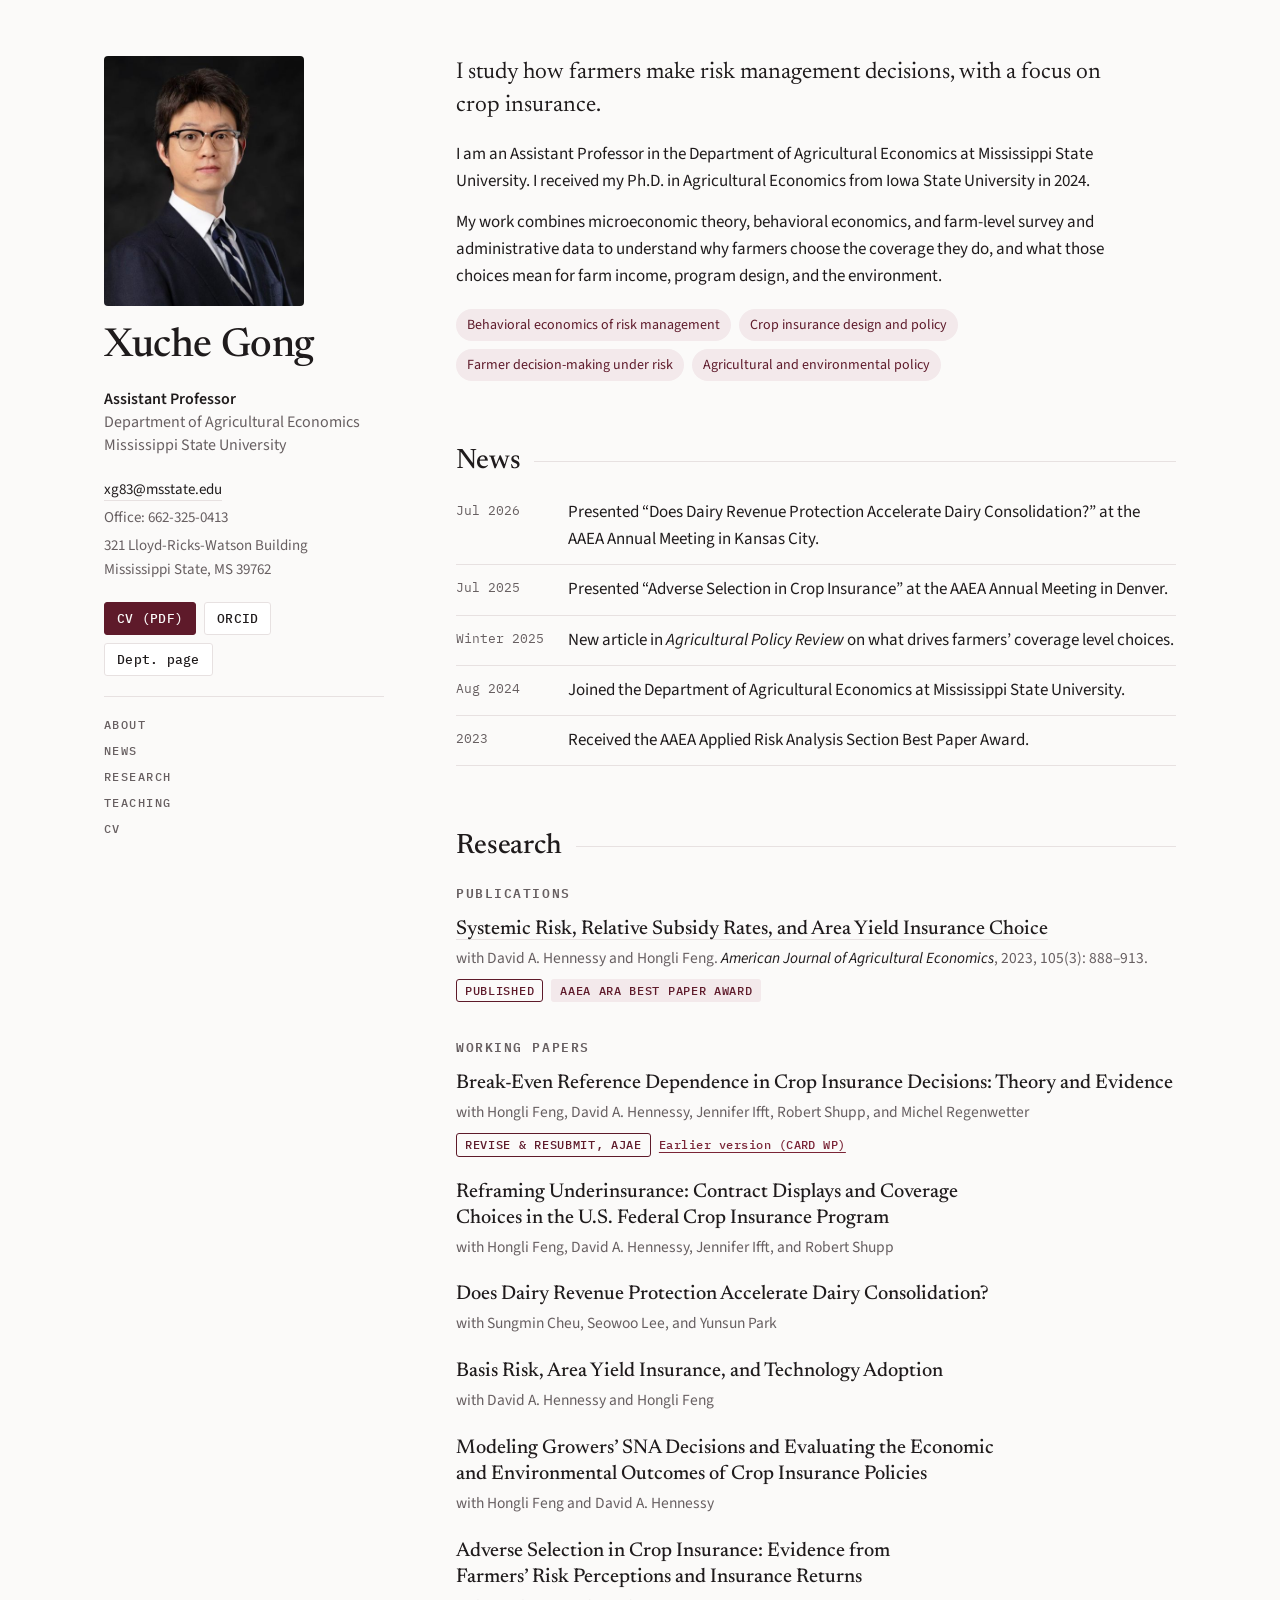
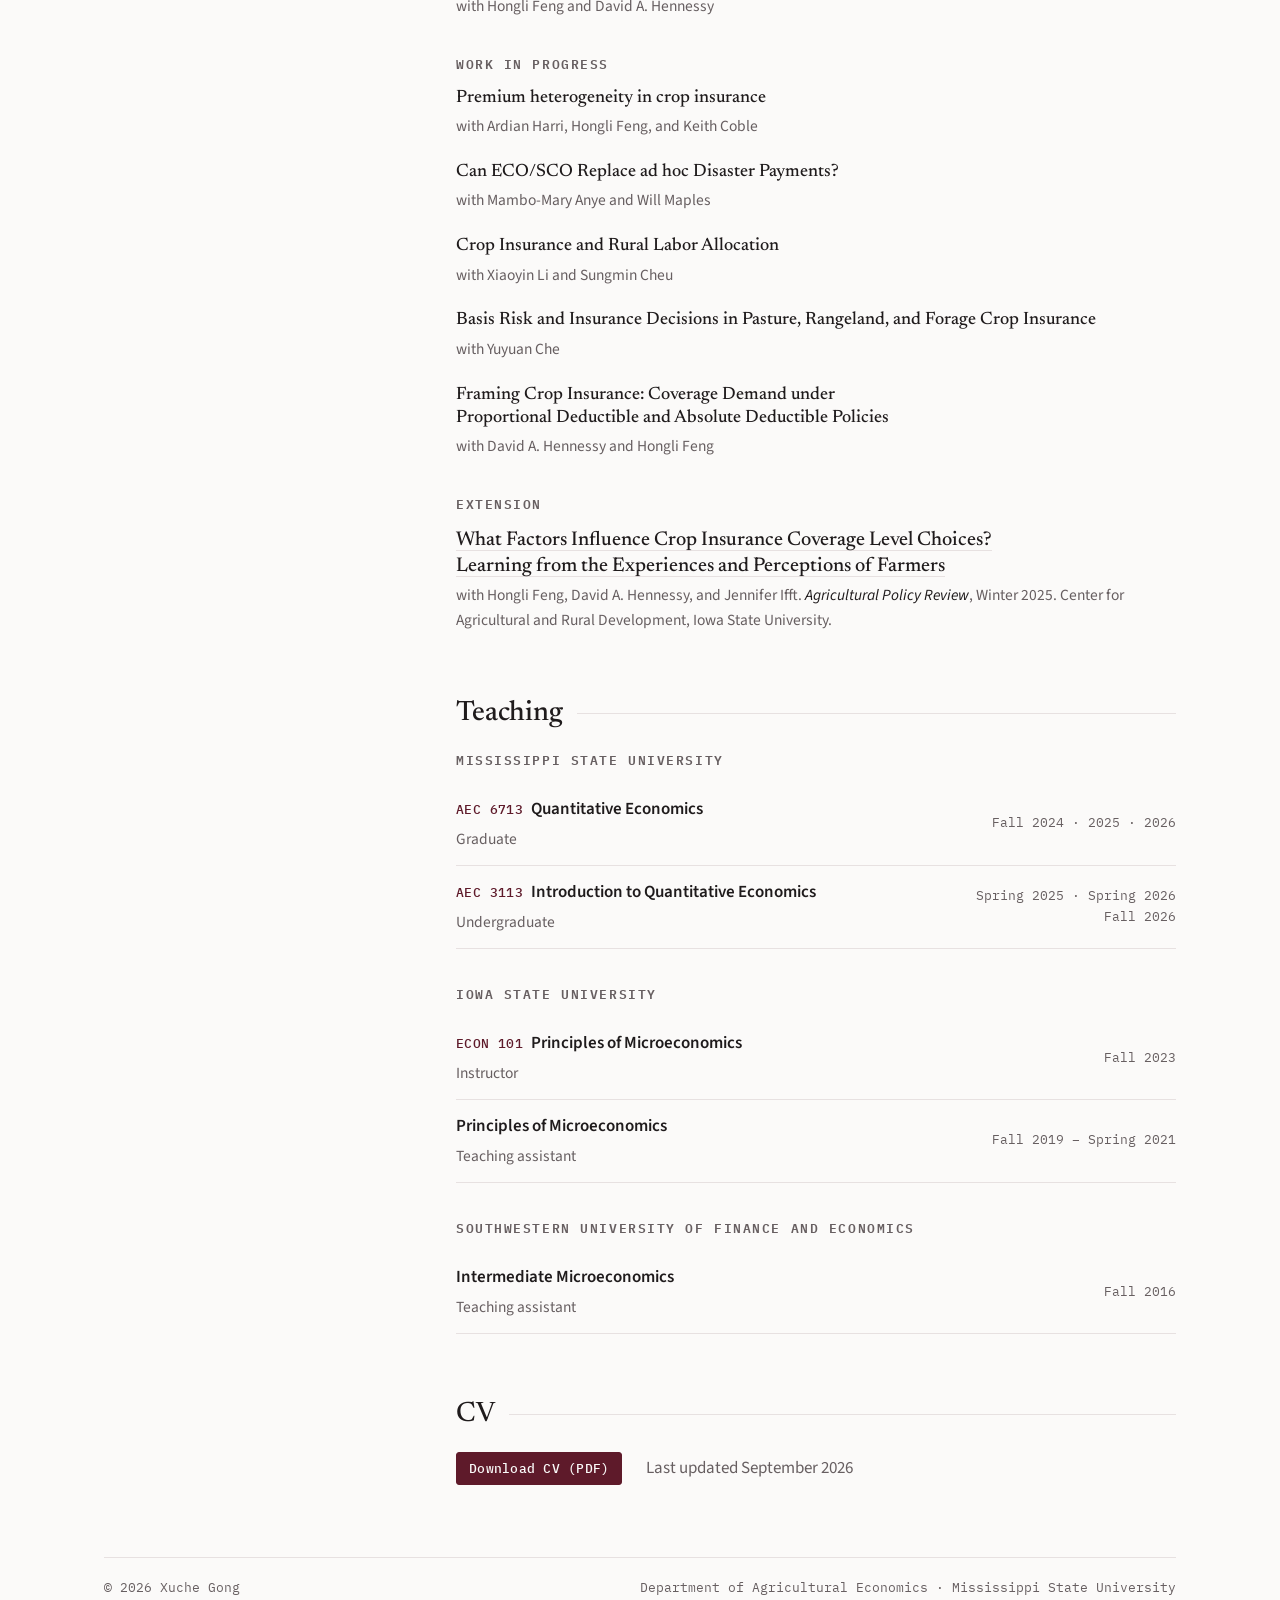
==== index.html @ cc825eb5 "Launch academic website" ====
<!DOCTYPE html>
<html lang="en">
<head>
<meta charset="utf-8">
<meta name="viewport" content="width=device-width, initial-scale=1, viewport-fit=cover">
<title>Xuche Gong</title>
<meta name="description" content="Xuche Gong, Assistant Professor of Agricultural Economics at Mississippi State University. Research on crop insurance, farmer decision-making under risk, and behavioral economics.">
<link rel="preconnect" href="https://fonts.googleapis.com">
<link rel="preconnect" href="https://fonts.gstatic.com" crossorigin>
<link rel="stylesheet" href="https://fonts.googleapis.com/css2?family=Newsreader:opsz,wght@6..72,400;6..72,500;6..72,600&family=Source+Sans+3:ital,wght@0,400;0,600;1,400&family=IBM+Plex+Mono:wght@400;500&display=swap">
<style>
:root{
  --ground:#FBFAF9;
  --surface:#FFFFFF;
  --ink:#1F1B1C;
  --muted:#675F61;
  --rule:#E7E1E1;
  --accent:#5E1A2A;
  --accent-soft:#F3E9EB;
  --link:#7A2436;
  --serif:"Newsreader", Georgia, "Times New Roman", serif;
  --sans:"Source Sans 3", "Segoe UI", system-ui, -apple-system, sans-serif;
  --mono:"IBM Plex Mono", ui-monospace, "SFMono-Regular", Menlo, Consolas, monospace;
}
@media (prefers-color-scheme: dark){
  :root:not([data-theme="light"]){
    --ground:#161314; --surface:#1E1A1B; --ink:#ECE6E7; --muted:#A99FA1;
    --rule:#342D2F; --accent:#D9909E; --accent-soft:#3A2228; --link:#E3A3AF;
    color-scheme:dark;
  }
}
:root[data-theme="dark"]{
  --ground:#161314; --surface:#1E1A1B; --ink:#ECE6E7; --muted:#A99FA1;
  --rule:#342D2F; --accent:#D9909E; --accent-soft:#3A2228; --link:#E3A3AF;
  color-scheme:dark;
}
*{box-sizing:border-box}
html{scroll-behavior:smooth}
@media (prefers-reduced-motion: reduce){html{scroll-behavior:auto}}
body{
  margin:0; background:var(--ground); color:var(--ink);
  font:400 17px/1.6 var(--sans);
  -webkit-font-smoothing:antialiased;
}
a{color:var(--link); text-decoration-thickness:1px; text-underline-offset:3px}
a:hover{color:var(--accent)}
a:focus-visible{outline:2px solid var(--accent); outline-offset:2px; border-radius:2px}
img{max-width:100%; display:block}

.wrap{
  max-width:1120px; margin:0 auto;
  padding-inline:24px; padding-block:56px 40px;
  display:grid; grid-template-columns:280px minmax(0,1fr); gap:72px;
}

/* profile column */
.profile{position:sticky; top:calc(env(safe-area-inset-top,0px) + 40px); align-self:start;
  display:flex; flex-direction:column; gap:20px}
.portrait{width:200px; height:auto; aspect-ratio:4/5; object-fit:cover; border-radius:4px;
  background:var(--rule)}
.name{font:500 40px/1.05 var(--serif); letter-spacing:-.01em; margin:0}
.role{margin:0; color:var(--muted); font-size:16px; line-height:1.45}
.role strong{color:var(--ink); font-weight:600; display:block}
.contact{display:flex; flex-direction:column; gap:4px; font-size:15px; margin:0; padding:0; list-style:none}
.contact li{color:var(--muted)}
.contact a{color:var(--ink); text-decoration:none; border-bottom:1px solid var(--rule)}
.contact a:hover{border-color:var(--accent); color:var(--accent)}
.links{display:flex; flex-wrap:wrap; gap:8px}
.btn{display:inline-block; font:500 13px/1 var(--mono); letter-spacing:.02em;
  padding:9px 12px; border:1px solid var(--rule); border-radius:3px;
  color:var(--ink); text-decoration:none; background:var(--surface)}
.btn:hover{border-color:var(--accent); color:var(--accent)}
.btn.primary{background:var(--accent); border-color:var(--accent); color:var(--ground)}
.btn.primary:hover{color:var(--ground); opacity:.9}
.nav{display:flex; flex-direction:column; gap:2px; border-top:1px solid var(--rule); padding-top:16px}
.nav a{font:500 12px/2 var(--mono); letter-spacing:.12em; text-transform:uppercase;
  color:var(--muted); text-decoration:none}
.nav a:hover{color:var(--accent)}

/* main column */
main{display:flex; flex-direction:column; gap:64px; min-width:0}
section{scroll-margin-top:32px}
h2{font:500 28px/1.2 var(--serif); margin:0 0 20px; letter-spacing:-.005em;
  display:flex; align-items:baseline; gap:14px}
h2::after{content:""; flex:1; height:1px; background:var(--rule); transform:translateY(-6px)}
h3{font:600 13px/1.4 var(--mono); letter-spacing:.12em; text-transform:uppercase;
  color:var(--muted); margin:36px 0 14px}
h3:first-of-type{margin-top:8px}
.lede{font:400 23px/1.45 var(--serif); margin:0 0 18px; max-width:34em; text-wrap:pretty}
p{margin:0 0 14px; max-width:40em}
.interests{display:flex; flex-wrap:wrap; gap:8px; padding:0; margin:18px 0 0; list-style:none}
.interests li{font-size:14px; padding:5px 11px; border-radius:999px;
  background:var(--accent-soft); color:var(--accent)}

/* news */
.news{list-style:none; margin:0; padding:0; display:flex; flex-direction:column}
.news li{display:grid; grid-template-columns:96px 1fr; gap:16px; padding:11px 0;
  border-bottom:1px solid var(--rule)}
.news li:first-child{padding-top:0}
.news time{font:400 13px/1.9 var(--mono); color:var(--muted); font-variant-numeric:tabular-nums}

/* papers */
.papers{list-style:none; margin:0; padding:0; display:flex; flex-direction:column; gap:22px}
.paper .title{font:500 20px/1.3 var(--serif); margin:0 0 4px; text-wrap:balance}
.paper .title a{color:var(--ink); text-decoration:none; border-bottom:1px solid var(--rule)}
.paper .title a:hover{color:var(--accent); border-color:var(--accent)}
.paper .meta{margin:0; color:var(--muted); font-size:15.5px; max-width:none}
.paper .meta em{color:var(--ink)}
.tags{display:flex; flex-wrap:wrap; gap:8px; margin-top:8px; align-items:center}
.tag{font:500 11.5px/1 var(--mono); letter-spacing:.06em; text-transform:uppercase;
  padding:5px 8px; border-radius:3px; border:1px solid var(--rule); color:var(--muted)}
.tag.status{border-color:var(--accent); color:var(--accent)}
.tag.award{background:var(--accent-soft); border-color:transparent; color:var(--accent)}
.tags a{font:500 12px/1 var(--mono); letter-spacing:.04em}
.wip .paper .title{font-size:18px}

/* teaching */
.courses{list-style:none; margin:0; padding:0}
.courses li{display:grid; grid-template-columns:minmax(0,1fr) auto; gap:4px 24px;
  padding:13px 0; border-bottom:1px solid var(--rule)}
.courses .course{font-weight:600}
.courses .code{font:500 13px/1 var(--mono); color:var(--accent); margin-right:8px; letter-spacing:.03em}
.courses .where{grid-column:1; color:var(--muted); font-size:15.5px}
.courses .terms{grid-column:2; grid-row:1 / span 2; align-self:center; text-align:right;
  font:400 13px/1.6 var(--mono); color:var(--muted); font-variant-numeric:tabular-nums}

.cv-row{display:flex; flex-wrap:wrap; gap:16px 24px; align-items:center}
.cv-row p{margin:0; color:var(--muted)}

footer{grid-column:1 / -1; border-top:1px solid var(--rule); padding-top:20px;
  font:400 13px/1.6 var(--mono); color:var(--muted); display:flex; flex-wrap:wrap; gap:8px 24px;
  justify-content:space-between}

@media (max-width: 860px){
  .wrap{grid-template-columns:1fr; gap:48px; padding-block:32px 32px; padding-inline:20px}
  .profile{position:static; display:grid; grid-template-columns:120px 1fr; gap:16px 20px; align-items:start}
  .portrait{width:120px; grid-row:span 2}
  .name{font-size:32px}
  .contact,.links,.nav{grid-column:1 / -1}
  .nav{flex-direction:row; flex-wrap:wrap; gap:4px 18px}
  .lede{font-size:20px}
}
@media (max-width: 480px){
  .news li{grid-template-columns:1fr; gap:0}
  .courses li{grid-template-columns:1fr}
  .courses .terms{grid-column:1; grid-row:auto; text-align:left}
}
</style>
</head>
<body>
<div class="wrap">

  <aside class="profile">
    <img class="portrait" src="photo.jpg" alt="Portrait of Xuche Gong" width="440" height="550">
    <div>
      <h1 class="name">Xuche Gong</h1>
    </div>
    <p class="role"><strong>Assistant Professor</strong>Department of Agricultural Economics<br>Mississippi State University</p>
    <ul class="contact">
      <li><a href="mailto:xg83@msstate.edu">xg83@msstate.edu</a></li>
      <li>Office: 662-325-0413</li>
      <li>321 Lloyd-Ricks-Watson Building<br>Mississippi State, MS 39762</li>
    </ul>
    <div class="links">
      <a class="btn primary" href="XUCHE_GONG_CV_2026-09-23.pdf">CV (PDF)</a>
      <a class="btn" href="https://orcid.org/0009-0001-7156-3623">ORCID</a>
      <a class="btn" href="https://www.agecon.msstate.edu/people/xg83">Dept. page</a>
    </div>
    <nav class="nav" aria-label="Sections">
      <a href="#about">About</a>
      <a href="#news">News</a>
      <a href="#research">Research</a>
      <a href="#teaching">Teaching</a>
      <a href="#cv">CV</a>
    </nav>
  </aside>

  <main>
    <section id="about">
      <p class="lede">I study how farmers make risk management decisions, with a focus on crop insurance.</p>
      <p>I am an Assistant Professor in the Department of Agricultural Economics at Mississippi State University. I received my Ph.D. in Agricultural Economics from Iowa State University in 2024.</p>
      <p>My work combines microeconomic theory, behavioral economics, and farm-level survey and administrative data to understand why farmers choose the coverage they do, and what those choices mean for farm income, program design, and the environment.</p>
      <ul class="interests" aria-label="Research interests">
        <li>Behavioral economics of risk management</li>
        <li>Crop insurance design and policy</li>
        <li>Farmer decision-making under risk</li>
        <li>Agricultural and environmental policy</li>
      </ul>
    </section>

    <section id="news">
      <h2>News</h2>
      <ul class="news">
        <li><time datetime="2026-07">Jul 2026</time><span>Presented &ldquo;Does Dairy Revenue Protection Accelerate Dairy Consolidation?&rdquo; at the AAEA Annual Meeting in Kansas City.</span></li>
        <li><time datetime="2025-07">Jul 2025</time><span>Presented &ldquo;Adverse Selection in Crop Insurance&rdquo; at the AAEA Annual Meeting in Denver.</span></li>
        <li><time datetime="2025">Winter 2025</time><span>New article in <em>Agricultural Policy Review</em> on what drives farmers&rsquo; coverage level choices.</span></li>
        <li><time datetime="2024-08">Aug 2024</time><span>Joined the Department of Agricultural Economics at Mississippi State University.</span></li>
        <li><time datetime="2023">2023</time><span>Received the AAEA Applied Risk Analysis Section Best Paper Award.</span></li>
      </ul>
    </section>

    <section id="research">
      <h2>Research</h2>

      <h3>Publications</h3>
      <ol class="papers">
        <li class="paper">
          <p class="title"><a href="https://doi.org/10.1111/ajae.12342">Systemic Risk, Relative Subsidy Rates, and Area Yield Insurance Choice</a></p>
          <p class="meta">with David A. Hennessy and Hongli Feng. <em>American Journal of Agricultural Economics</em>, 2023, 105(3): 888&ndash;913.</p>
          <div class="tags"><span class="tag status">Published</span><span class="tag award">AAEA ARA Best Paper Award</span></div>
        </li>
      </ol>

      <h3>Working papers</h3>
      <ol class="papers">
        <li class="paper">
          <p class="title">Break-Even Reference Dependence in Crop Insurance Decisions: Theory and Evidence</p>
          <p class="meta">with Hongli Feng, David A. Hennessy, Jennifer Ifft, Robert Shupp, and Michel Regenwetter</p>
          <div class="tags"><span class="tag status">Revise &amp; resubmit, AJAE</span><a href="http://www.card.iastate.edu/products/publications/pdf/25wp670.pdf">Earlier version (CARD WP)</a></div>
        </li>
        <li class="paper">
          <p class="title">Reframing Underinsurance: Contract Displays and Coverage Choices in the U.S. Federal Crop Insurance Program</p>
          <p class="meta">with Hongli Feng, David A. Hennessy, Jennifer Ifft, and Robert Shupp</p>
        </li>
        <li class="paper">
          <p class="title">Does Dairy Revenue Protection Accelerate Dairy Consolidation?</p>
          <p class="meta">with Sungmin Cheu, Seowoo Lee, and Yunsun Park</p>
        </li>
        <li class="paper">
          <p class="title">Basis Risk, Area Yield Insurance, and Technology Adoption</p>
          <p class="meta">with David A. Hennessy and Hongli Feng</p>
        </li>
        <li class="paper">
          <p class="title">Modeling Growers&rsquo; SNA Decisions and Evaluating the Economic and Environmental Outcomes of Crop Insurance Policies</p>
          <p class="meta">with Hongli Feng and David A. Hennessy</p>
        </li>
        <li class="paper">
          <p class="title">Adverse Selection in Crop Insurance: Evidence from Farmers&rsquo; Risk Perceptions and Insurance Returns</p>
          <p class="meta">with Hongli Feng and David A. Hennessy</p>
        </li>
      </ol>

      <h3>Work in progress</h3>
      <ol class="papers wip">
        <li class="paper"><p class="title">Premium heterogeneity in crop insurance</p><p class="meta">with Ardian Harri, Hongli Feng, and Keith Coble</p></li>
        <li class="paper"><p class="title">Can ECO/SCO Replace ad hoc Disaster Payments?</p><p class="meta">with Mambo-Mary Anye and Will Maples</p></li>
        <li class="paper"><p class="title">Crop Insurance and Rural Labor Allocation</p><p class="meta">with Xiaoyin Li and Sungmin Cheu</p></li>
        <li class="paper"><p class="title">Basis Risk and Insurance Decisions in Pasture, Rangeland, and Forage Crop Insurance</p><p class="meta">with Yuyuan Che</p></li>
        <li class="paper"><p class="title">Framing Crop Insurance: Coverage Demand under Proportional Deductible and Absolute Deductible Policies</p><p class="meta">with David A. Hennessy and Hongli Feng</p></li>
      </ol>

      <h3>Extension</h3>
      <ol class="papers">
        <li class="paper">
          <p class="title"><a href="https://agpolicyreview.card.iastate.edu/what-factors-influence-crop-insurance-coverage-level-choices-learning-experiences-and-perceptions">What Factors Influence Crop Insurance Coverage Level Choices? Learning from the Experiences and Perceptions of Farmers</a></p>
          <p class="meta">with Hongli Feng, David A. Hennessy, and Jennifer Ifft. <em>Agricultural Policy Review</em>, Winter 2025. Center for Agricultural and Rural Development, Iowa State University.</p>
        </li>
      </ol>
    </section>

    <section id="teaching">
      <h2>Teaching</h2>
      <h3>Mississippi State University</h3>
      <ul class="courses">
        <li><span class="course"><span class="code">AEC 6713</span>Quantitative Economics</span><span class="where">Graduate</span><span class="terms">Fall 2024 &middot; 2025 &middot; 2026</span></li>
        <li><span class="course"><span class="code">AEC 3113</span>Introduction to Quantitative Economics</span><span class="where">Undergraduate</span><span class="terms">Spring 2025 &middot; Spring 2026<br>Fall 2026</span></li>
      </ul>
      <h3>Iowa State University</h3>
      <ul class="courses">
        <li><span class="course"><span class="code">ECON 101</span>Principles of Microeconomics</span><span class="where">Instructor</span><span class="terms">Fall 2023</span></li>
        <li><span class="course">Principles of Microeconomics</span><span class="where">Teaching assistant</span><span class="terms">Fall 2019 &ndash; Spring 2021</span></li>
      </ul>
      <h3>Southwestern University of Finance and Economics</h3>
      <ul class="courses">
        <li><span class="course">Intermediate Microeconomics</span><span class="where">Teaching assistant</span><span class="terms">Fall 2016</span></li>
      </ul>
    </section>

    <section id="cv">
      <h2>CV</h2>
      <div class="cv-row">
        <a class="btn primary" href="XUCHE_GONG_CV_2026-09-23.pdf">Download CV (PDF)</a>
        <p>Last updated September 2026</p>
      </div>
    </section>
  </main>

  <footer>
    <span>&copy; 2026 Xuche Gong</span>
    <span>Department of Agricultural Economics &middot; Mississippi State University</span>
  </footer>
</div>
</body>
</html>
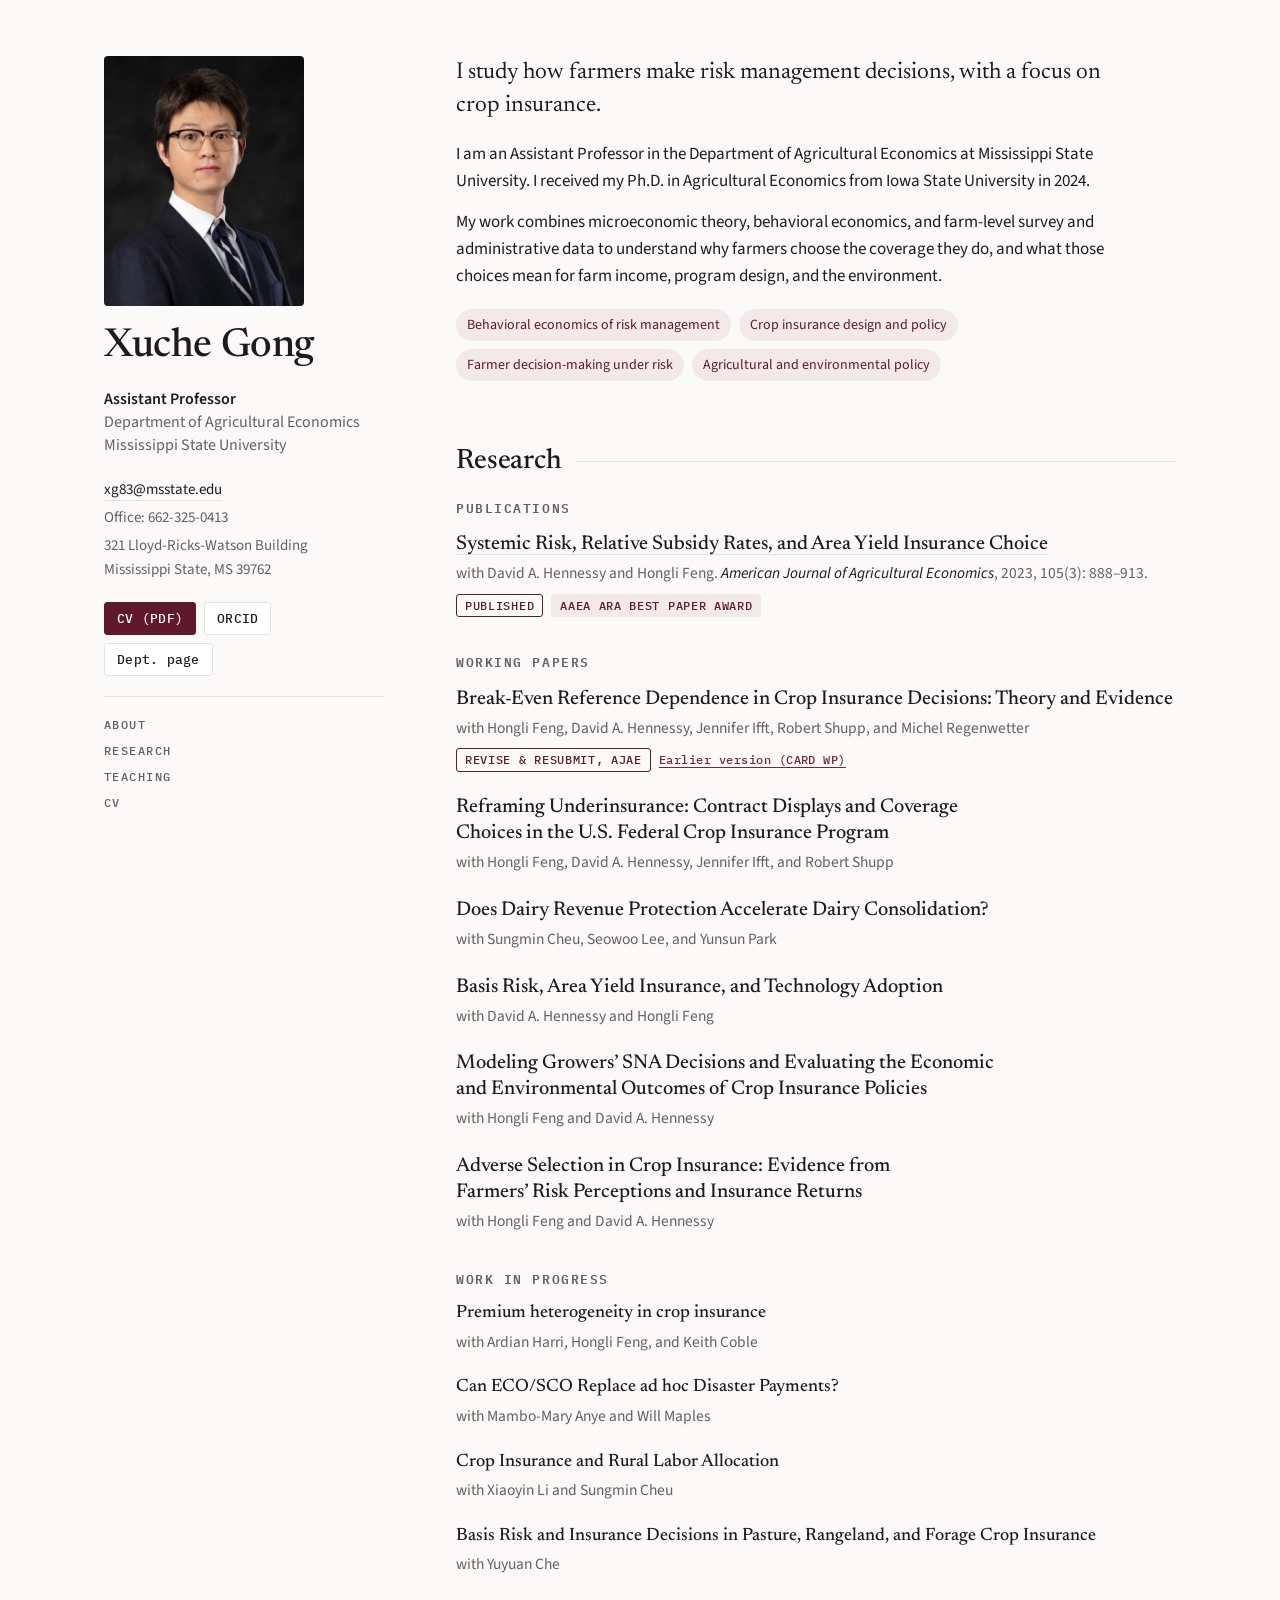
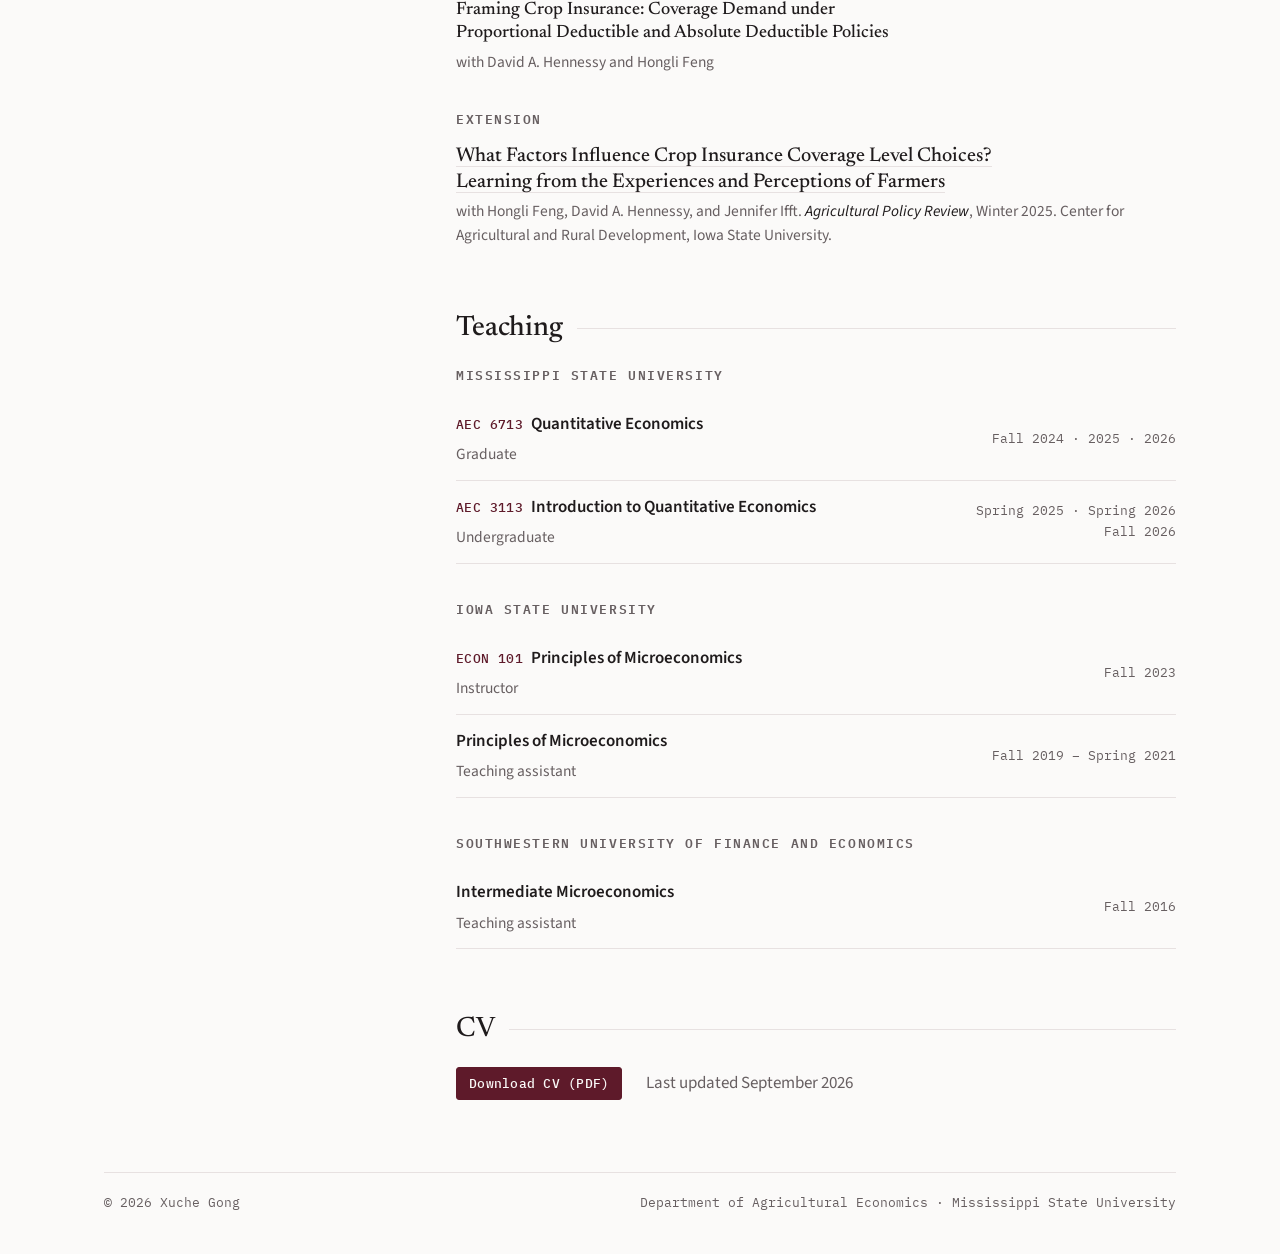
==== commit a1af2878: "Remove News section" ====
--- a/index.html
+++ b/index.html
@@ -168,7 +168,6 @@
     </div>
     <nav class="nav" aria-label="Sections">
       <a href="#about">About</a>
-      <a href="#news">News</a>
       <a href="#research">Research</a>
       <a href="#teaching">Teaching</a>
       <a href="#cv">CV</a>
@@ -188,16 +187,6 @@
       </ul>
     </section>
 
-    <section id="news">
-      <h2>News</h2>
-      <ul class="news">
-        <li><time datetime="2026-07">Jul 2026</time><span>Presented &ldquo;Does Dairy Revenue Protection Accelerate Dairy Consolidation?&rdquo; at the AAEA Annual Meeting in Kansas City.</span></li>
-        <li><time datetime="2025-07">Jul 2025</time><span>Presented &ldquo;Adverse Selection in Crop Insurance&rdquo; at the AAEA Annual Meeting in Denver.</span></li>
-        <li><time datetime="2025">Winter 2025</time><span>New article in <em>Agricultural Policy Review</em> on what drives farmers&rsquo; coverage level choices.</span></li>
-        <li><time datetime="2024-08">Aug 2024</time><span>Joined the Department of Agricultural Economics at Mississippi State University.</span></li>
-        <li><time datetime="2023">2023</time><span>Received the AAEA Applied Risk Analysis Section Best Paper Award.</span></li>
-      </ul>
-    </section>
 
     <section id="research">
       <h2>Research</h2>
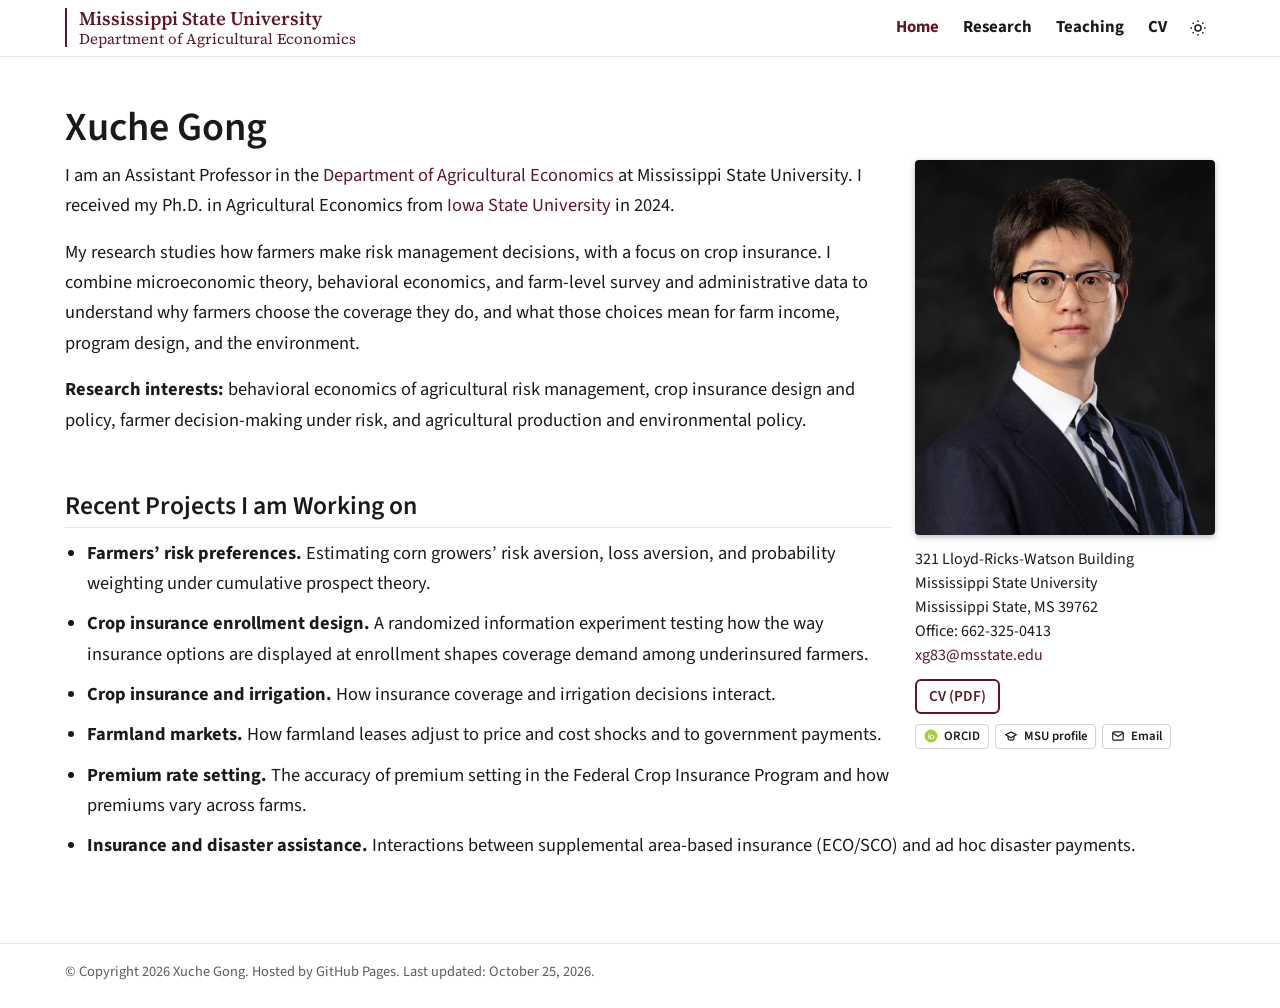
==== commit 2342f610: "Redesign site: multi-page layout with Research, Teaching, CV pages" ====
--- a/index.html
+++ b/index.html
@@ -5,279 +5,64 @@
 <meta name="viewport" content="width=device-width, initial-scale=1, viewport-fit=cover">
 <title>Xuche Gong</title>
 <meta name="description" content="Xuche Gong, Assistant Professor of Agricultural Economics at Mississippi State University. Research on crop insurance, farmer decision-making under risk, and behavioral economics.">
+<link rel="canonical" href="https://xuchegong.github.io/">
 <link rel="preconnect" href="https://fonts.googleapis.com">
 <link rel="preconnect" href="https://fonts.gstatic.com" crossorigin>
-<link rel="stylesheet" href="https://fonts.googleapis.com/css2?family=Newsreader:opsz,wght@6..72,400;6..72,500;6..72,600&family=Source+Sans+3:ital,wght@0,400;0,600;1,400&family=IBM+Plex+Mono:wght@400;500&display=swap">
-<style>
-:root{
-  --ground:#FBFAF9;
-  --surface:#FFFFFF;
-  --ink:#1F1B1C;
-  --muted:#675F61;
-  --rule:#E7E1E1;
-  --accent:#5E1A2A;
-  --accent-soft:#F3E9EB;
-  --link:#7A2436;
-  --serif:"Newsreader", Georgia, "Times New Roman", serif;
-  --sans:"Source Sans 3", "Segoe UI", system-ui, -apple-system, sans-serif;
-  --mono:"IBM Plex Mono", ui-monospace, "SFMono-Regular", Menlo, Consolas, monospace;
-}
-@media (prefers-color-scheme: dark){
-  :root:not([data-theme="light"]){
-    --ground:#161314; --surface:#1E1A1B; --ink:#ECE6E7; --muted:#A99FA1;
-    --rule:#342D2F; --accent:#D9909E; --accent-soft:#3A2228; --link:#E3A3AF;
-    color-scheme:dark;
-  }
-}
-:root[data-theme="dark"]{
-  --ground:#161314; --surface:#1E1A1B; --ink:#ECE6E7; --muted:#A99FA1;
-  --rule:#342D2F; --accent:#D9909E; --accent-soft:#3A2228; --link:#E3A3AF;
-  color-scheme:dark;
-}
-*{box-sizing:border-box}
-html{scroll-behavior:smooth}
-@media (prefers-reduced-motion: reduce){html{scroll-behavior:auto}}
-body{
-  margin:0; background:var(--ground); color:var(--ink);
-  font:400 17px/1.6 var(--sans);
-  -webkit-font-smoothing:antialiased;
-}
-a{color:var(--link); text-decoration-thickness:1px; text-underline-offset:3px}
-a:hover{color:var(--accent)}
-a:focus-visible{outline:2px solid var(--accent); outline-offset:2px; border-radius:2px}
-img{max-width:100%; display:block}
-
-.wrap{
-  max-width:1120px; margin:0 auto;
-  padding-inline:24px; padding-block:56px 40px;
-  display:grid; grid-template-columns:280px minmax(0,1fr); gap:72px;
-}
-
-/* profile column */
-.profile{position:sticky; top:calc(env(safe-area-inset-top,0px) + 40px); align-self:start;
-  display:flex; flex-direction:column; gap:20px}
-.portrait{width:200px; height:auto; aspect-ratio:4/5; object-fit:cover; border-radius:4px;
-  background:var(--rule)}
-.name{font:500 40px/1.05 var(--serif); letter-spacing:-.01em; margin:0}
-.role{margin:0; color:var(--muted); font-size:16px; line-height:1.45}
-.role strong{color:var(--ink); font-weight:600; display:block}
-.contact{display:flex; flex-direction:column; gap:4px; font-size:15px; margin:0; padding:0; list-style:none}
-.contact li{color:var(--muted)}
-.contact a{color:var(--ink); text-decoration:none; border-bottom:1px solid var(--rule)}
-.contact a:hover{border-color:var(--accent); color:var(--accent)}
-.links{display:flex; flex-wrap:wrap; gap:8px}
-.btn{display:inline-block; font:500 13px/1 var(--mono); letter-spacing:.02em;
-  padding:9px 12px; border:1px solid var(--rule); border-radius:3px;
-  color:var(--ink); text-decoration:none; background:var(--surface)}
-.btn:hover{border-color:var(--accent); color:var(--accent)}
-.btn.primary{background:var(--accent); border-color:var(--accent); color:var(--ground)}
-.btn.primary:hover{color:var(--ground); opacity:.9}
-.nav{display:flex; flex-direction:column; gap:2px; border-top:1px solid var(--rule); padding-top:16px}
-.nav a{font:500 12px/2 var(--mono); letter-spacing:.12em; text-transform:uppercase;
-  color:var(--muted); text-decoration:none}
-.nav a:hover{color:var(--accent)}
-
-/* main column */
-main{display:flex; flex-direction:column; gap:64px; min-width:0}
-section{scroll-margin-top:32px}
-h2{font:500 28px/1.2 var(--serif); margin:0 0 20px; letter-spacing:-.005em;
-  display:flex; align-items:baseline; gap:14px}
-h2::after{content:""; flex:1; height:1px; background:var(--rule); transform:translateY(-6px)}
-h3{font:600 13px/1.4 var(--mono); letter-spacing:.12em; text-transform:uppercase;
-  color:var(--muted); margin:36px 0 14px}
-h3:first-of-type{margin-top:8px}
-.lede{font:400 23px/1.45 var(--serif); margin:0 0 18px; max-width:34em; text-wrap:pretty}
-p{margin:0 0 14px; max-width:40em}
-.interests{display:flex; flex-wrap:wrap; gap:8px; padding:0; margin:18px 0 0; list-style:none}
-.interests li{font-size:14px; padding:5px 11px; border-radius:999px;
-  background:var(--accent-soft); color:var(--accent)}
-
-/* news */
-.news{list-style:none; margin:0; padding:0; display:flex; flex-direction:column}
-.news li{display:grid; grid-template-columns:96px 1fr; gap:16px; padding:11px 0;
-  border-bottom:1px solid var(--rule)}
-.news li:first-child{padding-top:0}
-.news time{font:400 13px/1.9 var(--mono); color:var(--muted); font-variant-numeric:tabular-nums}
-
-/* papers */
-.papers{list-style:none; margin:0; padding:0; display:flex; flex-direction:column; gap:22px}
-.paper .title{font:500 20px/1.3 var(--serif); margin:0 0 4px; text-wrap:balance}
-.paper .title a{color:var(--ink); text-decoration:none; border-bottom:1px solid var(--rule)}
-.paper .title a:hover{color:var(--accent); border-color:var(--accent)}
-.paper .meta{margin:0; color:var(--muted); font-size:15.5px; max-width:none}
-.paper .meta em{color:var(--ink)}
-.tags{display:flex; flex-wrap:wrap; gap:8px; margin-top:8px; align-items:center}
-.tag{font:500 11.5px/1 var(--mono); letter-spacing:.06em; text-transform:uppercase;
-  padding:5px 8px; border-radius:3px; border:1px solid var(--rule); color:var(--muted)}
-.tag.status{border-color:var(--accent); color:var(--accent)}
-.tag.award{background:var(--accent-soft); border-color:transparent; color:var(--accent)}
-.tags a{font:500 12px/1 var(--mono); letter-spacing:.04em}
-.wip .paper .title{font-size:18px}
-
-/* teaching */
-.courses{list-style:none; margin:0; padding:0}
-.courses li{display:grid; grid-template-columns:minmax(0,1fr) auto; gap:4px 24px;
-  padding:13px 0; border-bottom:1px solid var(--rule)}
-.courses .course{font-weight:600}
-.courses .code{font:500 13px/1 var(--mono); color:var(--accent); margin-right:8px; letter-spacing:.03em}
-.courses .where{grid-column:1; color:var(--muted); font-size:15.5px}
-.courses .terms{grid-column:2; grid-row:1 / span 2; align-self:center; text-align:right;
-  font:400 13px/1.6 var(--mono); color:var(--muted); font-variant-numeric:tabular-nums}
-
-.cv-row{display:flex; flex-wrap:wrap; gap:16px 24px; align-items:center}
-.cv-row p{margin:0; color:var(--muted)}
-
-footer{grid-column:1 / -1; border-top:1px solid var(--rule); padding-top:20px;
-  font:400 13px/1.6 var(--mono); color:var(--muted); display:flex; flex-wrap:wrap; gap:8px 24px;
-  justify-content:space-between}
-
-@media (max-width: 860px){
-  .wrap{grid-template-columns:1fr; gap:48px; padding-block:32px 32px; padding-inline:20px}
-  .profile{position:static; display:grid; grid-template-columns:120px 1fr; gap:16px 20px; align-items:start}
-  .portrait{width:120px; grid-row:span 2}
-  .name{font-size:32px}
-  .contact,.links,.nav{grid-column:1 / -1}
-  .nav{flex-direction:row; flex-wrap:wrap; gap:4px 18px}
-  .lede{font-size:20px}
-}
-@media (max-width: 480px){
-  .news li{grid-template-columns:1fr; gap:0}
-  .courses li{grid-template-columns:1fr}
-  .courses .terms{grid-column:1; grid-row:auto; text-align:left}
-}
-</style>
+<link rel="stylesheet" href="https://fonts.googleapis.com/css2?family=Source+Sans+3:wght@400;600;700&family=Source+Serif+4:opsz,wght@8..60,400;8..60,600&display=swap">
+<link rel="stylesheet" href="style.css">
+<script>try{var s=localStorage.getItem("theme");if(s)document.documentElement.setAttribute("data-theme",s)}catch(e){}</script>
 </head>
 <body>
-<div class="wrap">
-
-  <aside class="profile">
-    <img class="portrait" src="photo.jpg" alt="Portrait of Xuche Gong" width="440" height="550">
-    <div>
-      <h1 class="name">Xuche Gong</h1>
+<nav class="navbar" aria-label="Main">
+  <div class="container">
+    <a class="brand" href="https://www.agecon.msstate.edu/"><span class="u">Mississippi State University</span><span class="d">Department of Agricultural Economics</span></a>
+    <ul class="nav"><li><a href="index.html" aria-current="page">Home</a></li><li><a href="research.html">Research</a></li><li><a href="teaching.html">Teaching</a></li><li><a href="cv.html">CV</a></li><li><button id="theme-toggle" type="button" aria-label="Switch light or dark theme" title="Switch theme"><svg viewBox="0 0 24 24" fill="none" stroke="currentColor" stroke-width="2" aria-hidden="true"><circle cx="12" cy="12" r="4"/><path d="M12 2v2M12 20v2M4.9 4.9l1.4 1.4M17.7 17.7l1.4 1.4M2 12h2M20 12h2M4.9 19.1l1.4-1.4M17.7 6.3l1.4-1.4"/></svg></button></li></ul>
+  </div>
+</nav>
+<main class="container">
+<article>
+<header><h1 class="post-title">Xuche Gong</h1></header>
+<div class="profile">
+  <img src="photo.jpg" alt="Portrait of Xuche Gong" width="440" height="550">
+  <div class="more-info">
+    <p>321 Lloyd-Ricks-Watson Building</p>
+    <p>Mississippi State University</p>
+    <p>Mississippi State, MS 39762</p>
+    <p>Office: 662-325-0413</p>
+    <p><a href="mailto:xg83@msstate.edu">xg83@msstate.edu</a></p>
+    <div class="profile-buttons"><a class="profile-btn" href="XUCHE_GONG_CV_2026-09-23.pdf">CV (PDF)</a></div>
+    <div class="profile-links">
+      <a href="https://orcid.org/0009-0001-7156-3623"><svg viewBox="0 0 24 24" aria-hidden="true"><circle cx="12" cy="12" r="11" fill="#A6CE39"/><path fill="#fff" d="M8.2 7.1a.9.9 0 1 1 0 1.8.9.9 0 0 1 0-1.8zM7.5 10h1.4v7.3H7.5zM10.6 10h3.1c2.9 0 4.2 2.1 4.2 3.7 0 1.7-1.4 3.7-4.2 3.7h-3.1zm1.4 1.3v4.8h1.6c2.2 0 2.8-1.6 2.8-2.4 0-1.3-.8-2.4-2.8-2.4z"/></svg><span>ORCID</span></a>
+      <a href="https://www.agecon.msstate.edu/people/xg83"><svg viewBox="0 0 24 24" fill="none" stroke="currentColor" stroke-width="2" aria-hidden="true"><path d="M3 10 12 5l9 5-9 5z"/><path d="M7 12v4c0 1.5 2.2 3 5 3s5-1.5 5-3v-4"/></svg><span>MSU profile</span></a>
+      <a href="mailto:xg83@msstate.edu"><svg viewBox="0 0 24 24" fill="none" stroke="currentColor" stroke-width="2" aria-hidden="true"><rect x="3" y="5" width="18" height="14" rx="2"/><path d="m3 7 9 6 9-6"/></svg><span>Email</span></a>
     </div>
-    <p class="role"><strong>Assistant Professor</strong>Department of Agricultural Economics<br>Mississippi State University</p>
-    <ul class="contact">
-      <li><a href="mailto:xg83@msstate.edu">xg83@msstate.edu</a></li>
-      <li>Office: 662-325-0413</li>
-      <li>321 Lloyd-Ricks-Watson Building<br>Mississippi State, MS 39762</li>
-    </ul>
-    <div class="links">
-      <a class="btn primary" href="XUCHE_GONG_CV_2026-09-23.pdf">CV (PDF)</a>
-      <a class="btn" href="https://orcid.org/0009-0001-7156-3623">ORCID</a>
-      <a class="btn" href="https://www.agecon.msstate.edu/people/xg83">Dept. page</a>
-    </div>
-    <nav class="nav" aria-label="Sections">
-      <a href="#about">About</a>
-      <a href="#research">Research</a>
-      <a href="#teaching">Teaching</a>
-      <a href="#cv">CV</a>
-    </nav>
-  </aside>
-
-  <main>
-    <section id="about">
-      <p class="lede">I study how farmers make risk management decisions, with a focus on crop insurance.</p>
-      <p>I am an Assistant Professor in the Department of Agricultural Economics at Mississippi State University. I received my Ph.D. in Agricultural Economics from Iowa State University in 2024.</p>
-      <p>My work combines microeconomic theory, behavioral economics, and farm-level survey and administrative data to understand why farmers choose the coverage they do, and what those choices mean for farm income, program design, and the environment.</p>
-      <ul class="interests" aria-label="Research interests">
-        <li>Behavioral economics of risk management</li>
-        <li>Crop insurance design and policy</li>
-        <li>Farmer decision-making under risk</li>
-        <li>Agricultural and environmental policy</li>
-      </ul>
-    </section>
-
-
-    <section id="research">
-      <h2>Research</h2>
-
-      <h3>Publications</h3>
-      <ol class="papers">
-        <li class="paper">
-          <p class="title"><a href="https://doi.org/10.1111/ajae.12342">Systemic Risk, Relative Subsidy Rates, and Area Yield Insurance Choice</a></p>
-          <p class="meta">with David A. Hennessy and Hongli Feng. <em>American Journal of Agricultural Economics</em>, 2023, 105(3): 888&ndash;913.</p>
-          <div class="tags"><span class="tag status">Published</span><span class="tag award">AAEA ARA Best Paper Award</span></div>
-        </li>
-      </ol>
-
-      <h3>Working papers</h3>
-      <ol class="papers">
-        <li class="paper">
-          <p class="title">Break-Even Reference Dependence in Crop Insurance Decisions: Theory and Evidence</p>
-          <p class="meta">with Hongli Feng, David A. Hennessy, Jennifer Ifft, Robert Shupp, and Michel Regenwetter</p>
-          <div class="tags"><span class="tag status">Revise &amp; resubmit, AJAE</span><a href="http://www.card.iastate.edu/products/publications/pdf/25wp670.pdf">Earlier version (CARD WP)</a></div>
-        </li>
-        <li class="paper">
-          <p class="title">Reframing Underinsurance: Contract Displays and Coverage Choices in the U.S. Federal Crop Insurance Program</p>
-          <p class="meta">with Hongli Feng, David A. Hennessy, Jennifer Ifft, and Robert Shupp</p>
-        </li>
-        <li class="paper">
-          <p class="title">Does Dairy Revenue Protection Accelerate Dairy Consolidation?</p>
-          <p class="meta">with Sungmin Cheu, Seowoo Lee, and Yunsun Park</p>
-        </li>
-        <li class="paper">
-          <p class="title">Basis Risk, Area Yield Insurance, and Technology Adoption</p>
-          <p class="meta">with David A. Hennessy and Hongli Feng</p>
-        </li>
-        <li class="paper">
-          <p class="title">Modeling Growers&rsquo; SNA Decisions and Evaluating the Economic and Environmental Outcomes of Crop Insurance Policies</p>
-          <p class="meta">with Hongli Feng and David A. Hennessy</p>
-        </li>
-        <li class="paper">
-          <p class="title">Adverse Selection in Crop Insurance: Evidence from Farmers&rsquo; Risk Perceptions and Insurance Returns</p>
-          <p class="meta">with Hongli Feng and David A. Hennessy</p>
-        </li>
-      </ol>
-
-      <h3>Work in progress</h3>
-      <ol class="papers wip">
-        <li class="paper"><p class="title">Premium heterogeneity in crop insurance</p><p class="meta">with Ardian Harri, Hongli Feng, and Keith Coble</p></li>
-        <li class="paper"><p class="title">Can ECO/SCO Replace ad hoc Disaster Payments?</p><p class="meta">with Mambo-Mary Anye and Will Maples</p></li>
-        <li class="paper"><p class="title">Crop Insurance and Rural Labor Allocation</p><p class="meta">with Xiaoyin Li and Sungmin Cheu</p></li>
-        <li class="paper"><p class="title">Basis Risk and Insurance Decisions in Pasture, Rangeland, and Forage Crop Insurance</p><p class="meta">with Yuyuan Che</p></li>
-        <li class="paper"><p class="title">Framing Crop Insurance: Coverage Demand under Proportional Deductible and Absolute Deductible Policies</p><p class="meta">with David A. Hennessy and Hongli Feng</p></li>
-      </ol>
-
-      <h3>Extension</h3>
-      <ol class="papers">
-        <li class="paper">
-          <p class="title"><a href="https://agpolicyreview.card.iastate.edu/what-factors-influence-crop-insurance-coverage-level-choices-learning-experiences-and-perceptions">What Factors Influence Crop Insurance Coverage Level Choices? Learning from the Experiences and Perceptions of Farmers</a></p>
-          <p class="meta">with Hongli Feng, David A. Hennessy, and Jennifer Ifft. <em>Agricultural Policy Review</em>, Winter 2025. Center for Agricultural and Rural Development, Iowa State University.</p>
-        </li>
-      </ol>
-    </section>
-
-    <section id="teaching">
-      <h2>Teaching</h2>
-      <h3>Mississippi State University</h3>
-      <ul class="courses">
-        <li><span class="course"><span class="code">AEC 6713</span>Quantitative Economics</span><span class="where">Graduate</span><span class="terms">Fall 2024 &middot; 2025 &middot; 2026</span></li>
-        <li><span class="course"><span class="code">AEC 3113</span>Introduction to Quantitative Economics</span><span class="where">Undergraduate</span><span class="terms">Spring 2025 &middot; Spring 2026<br>Fall 2026</span></li>
-      </ul>
-      <h3>Iowa State University</h3>
-      <ul class="courses">
-        <li><span class="course"><span class="code">ECON 101</span>Principles of Microeconomics</span><span class="where">Instructor</span><span class="terms">Fall 2023</span></li>
-        <li><span class="course">Principles of Microeconomics</span><span class="where">Teaching assistant</span><span class="terms">Fall 2019 &ndash; Spring 2021</span></li>
-      </ul>
-      <h3>Southwestern University of Finance and Economics</h3>
-      <ul class="courses">
-        <li><span class="course">Intermediate Microeconomics</span><span class="where">Teaching assistant</span><span class="terms">Fall 2016</span></li>
-      </ul>
-    </section>
-
-    <section id="cv">
-      <h2>CV</h2>
-      <div class="cv-row">
-        <a class="btn primary" href="XUCHE_GONG_CV_2026-09-23.pdf">Download CV (PDF)</a>
-        <p>Last updated September 2026</p>
-      </div>
-    </section>
-  </main>
-
-  <footer>
-    <span>&copy; 2026 Xuche Gong</span>
-    <span>Department of Agricultural Economics &middot; Mississippi State University</span>
-  </footer>
+  </div>
 </div>
+<div class="clearfix">
+<p>I am an Assistant Professor in the <a href="https://www.agecon.msstate.edu/">Department of Agricultural Economics</a> at Mississippi State University. I received my Ph.D. in Agricultural Economics from <a href="https://www.econ.iastate.edu/">Iowa State University</a> in 2024.</p>
+<p>My research studies how farmers make risk management decisions, with a focus on crop insurance. I combine microeconomic theory, behavioral economics, and farm-level survey and administrative data to understand why farmers choose the coverage they do, and what those choices mean for farm income, program design, and the environment.</p>
+<p><strong>Research interests:</strong> behavioral economics of agricultural risk management, crop insurance design and policy, farmer decision-making under risk, and agricultural production and environmental policy.</p>
+<div class="section-gap"></div>
+<h2 id="recent-projects">Recent Projects I am Working on</h2>
+<div class="projects-list"><ul>
+<li><strong>Farmers&rsquo; risk preferences.</strong> Estimating corn growers&rsquo; risk aversion, loss aversion, and probability weighting under cumulative prospect theory.</li>
+<li><strong>Crop insurance enrollment design.</strong> A randomized information experiment testing how the way insurance options are displayed at enrollment shapes coverage demand among underinsured farmers.</li>
+<li><strong>Crop insurance and irrigation.</strong> How insurance coverage and irrigation decisions interact.</li>
+<li><strong>Farmland markets.</strong> How farmland leases adjust to price and cost shocks and to government payments.</li>
+<li><strong>Premium rate setting.</strong> The accuracy of premium setting in the Federal Crop Insurance Program and how premiums vary across farms.</li>
+<li><strong>Insurance and disaster assistance.</strong> Interactions between supplemental area-based insurance (ECO/SCO) and ad hoc disaster payments.</li>
+</ul></div>
+</div>
+</article>
+</main>
+<footer><div class="container">&copy; Copyright 2026 Xuche Gong. Hosted by GitHub Pages. Last updated: October 25, 2026.</div></footer>
+<script>
+document.getElementById("theme-toggle").addEventListener("click",function(){
+  var r=document.documentElement, cur=r.getAttribute("data-theme");
+  if(!cur) cur = matchMedia("(prefers-color-scheme: dark)").matches ? "dark" : "light";
+  var next = cur==="dark" ? "light" : "dark"; r.setAttribute("data-theme",next);
+  try{localStorage.setItem("theme",next)}catch(e){}
+});
+</script>
 </body>
 </html>
--- a/style.css
+++ b/style.css
@@ -0,0 +1,111 @@
+/* Xuche Gong — site styles (al-folio inspired) */
+:root{
+  --text:#1a1a1a;
+  --muted:#5f5a5b;
+  --bg:#ffffff;
+  --theme:#5D1725;        /* Mississippi State maroon */
+  --rule:rgba(0,0,0,.1);
+  --chip:#d0d0d0;
+  --tint:rgba(0,0,0,.03);
+  --shadow:0 2px 5px rgba(0,0,0,.16),0 2px 10px rgba(0,0,0,.12);
+}
+:root[data-theme="dark"]{
+  --text:#e8e6e6; --muted:#a9a3a4; --bg:#1c1c1d; --theme:#d98a99;
+  --rule:rgba(255,255,255,.12); --chip:#4a4a4c; --tint:rgba(255,255,255,.05);
+  --shadow:0 2px 8px rgba(0,0,0,.5);
+  color-scheme:dark;
+}
+@media (prefers-color-scheme: dark){
+  :root:not([data-theme="light"]){
+    --text:#e8e6e6; --muted:#a9a3a4; --bg:#1c1c1d; --theme:#d98a99;
+    --rule:rgba(255,255,255,.12); --chip:#4a4a4c; --tint:rgba(255,255,255,.05);
+    --shadow:0 2px 8px rgba(0,0,0,.5);
+    color-scheme:dark;
+  }
+}
+*{box-sizing:border-box}
+html{scroll-padding-top:80px}
+body{margin:0;background:var(--bg);color:var(--text);
+  font:400 18.4px/1.65 "Source Sans 3","Helvetica Neue",Arial,sans-serif;
+  -webkit-font-smoothing:antialiased}
+a{color:var(--theme);text-decoration:none}
+a:hover{text-decoration:underline}
+a:focus-visible,button:focus-visible,summary:focus-visible{outline:2px solid var(--theme);outline-offset:2px;border-radius:3px}
+img{max-width:100%}
+
+/* navbar */
+.navbar{position:fixed;top:0;left:0;right:0;z-index:10;background:var(--bg);
+  border-bottom:1px solid var(--rule);padding:8px 16px;padding-top:calc(8px + env(safe-area-inset-top,0px))}
+.navbar .container{display:flex;align-items:center;justify-content:space-between;gap:16px;flex-wrap:wrap}
+.brand{display:flex;flex-direction:column;line-height:1.15;color:var(--theme);
+  font-family:"Source Serif 4",Georgia,serif;padding-left:12px;border-left:2px solid var(--theme)}
+.brand:hover{text-decoration:none}
+.brand .u{font-size:19px;font-weight:600}
+.brand .d{font-size:15px}
+.nav{display:flex;align-items:center;gap:4px;list-style:none;margin:0;padding:0;flex-wrap:wrap}
+.nav a{display:block;padding:6px 10px;font-size:16.8px;font-weight:700;color:var(--text)}
+.nav a:hover{color:var(--theme);text-decoration:none}
+.nav a[aria-current="page"]{color:var(--theme)}
+#theme-toggle{background:none;border:0;cursor:pointer;color:var(--text);padding:6px 8px;display:flex}
+#theme-toggle:hover{color:var(--theme)}
+#theme-toggle svg{width:18px;height:18px}
+
+.container{max-width:1180px;margin:0 auto;padding-inline:15px}
+main.container{padding-top:104px;padding-bottom:24px}
+@media (max-width:640px){
+  .navbar{position:static}
+  main.container{padding-top:24px}
+  .nav a{padding:4px 8px;font-size:16px}
+  .nav{gap:0}
+}
+
+/* home */
+.post-title{font-size:40px;font-weight:600;line-height:1.2;margin:0 0 8px}
+.profile{float:right;width:30%;max-width:300px;margin:0 0 16px 24px}
+.profile img{display:block;width:100%;height:auto;border-radius:4px;box-shadow:var(--shadow)}
+.more-info{font-size:16px;line-height:1.5;margin-top:12px}
+.more-info p{margin:0}
+.profile-buttons{display:flex;flex-wrap:wrap;gap:8px;margin-top:12px}
+.profile-btn{display:inline-block;font-size:15.2px;font-weight:600;color:var(--theme);
+  border:2px solid var(--theme);border-radius:6px;padding:4px 12px}
+.profile-btn:hover{background:var(--theme);color:var(--bg);text-decoration:none}
+.profile-links{display:flex;flex-wrap:wrap;gap:6px;margin-top:10px}
+.profile-links a{display:inline-flex;align-items:center;gap:6px;font-size:12.8px;font-weight:600;
+  color:var(--text);border:1px solid var(--chip);border-radius:4px;padding:2px 8px}
+.profile-links a:hover{border-color:var(--theme);color:var(--theme);text-decoration:none}
+.profile-links svg{width:14px;height:14px}
+p{margin:0 0 16px}
+.clearfix::after{content:"";display:table;clear:both}
+h2{display:flow-root;font-size:25.6px;font-weight:600;line-height:1.2;margin:32px 0 10px;padding-bottom:5px;
+  border-bottom:1px solid var(--rule)}
+.section-gap{height:8px}
+.projects-list ul{margin:0;padding-left:22px}
+.projects-list li{margin-bottom:10px}
+@media (max-width:640px){
+  .profile{float:none;width:100%;max-width:240px;margin:0 0 20px}
+  .post-title{font-size:32px}
+}
+
+/* research */
+.papers p{font-size:16px;line-height:1.45;margin:0 0 14px}
+.papers p strong.t{font-size:17.12px}
+.paper-extra{margin:-10px 0 18px}
+details summary{display:inline-block;list-style:none;cursor:pointer;font-size:12.8px;font-weight:600;
+  color:var(--theme);border:1px solid var(--theme);border-radius:4px;padding:0 10px;line-height:1.65}
+details summary::-webkit-details-marker{display:none}
+details[open] summary{background:var(--theme);color:var(--bg)}
+.abstract,.presentations{font-size:15.2px;line-height:1.6;background:var(--tint);padding:10px 14px;margin:8px 0 0}
+.wip li{font-size:16px;line-height:1.45;margin-bottom:10px}
+.wip{padding-left:22px;margin:0}
+
+/* teaching */
+.courses{list-style:none;margin:0;padding:0}
+.courses li{display:flex;justify-content:space-between;gap:6px 24px;flex-wrap:wrap;padding:10px 0;border-bottom:1px solid var(--rule)}
+.courses .c{font-weight:600}
+.courses .c span{font-weight:400;color:var(--muted)}
+.courses .t{color:var(--muted);font-size:16px;font-variant-numeric:tabular-nums}
+
+/* cv */
+.cv-frame{width:100%;height:85vh;min-height:520px;border:1px solid var(--rule);border-radius:4px;margin-top:12px}
+
+footer{border-top:1px solid var(--rule);margin-top:48px;padding:16px 0 24px;font-size:14.4px;color:var(--muted)}
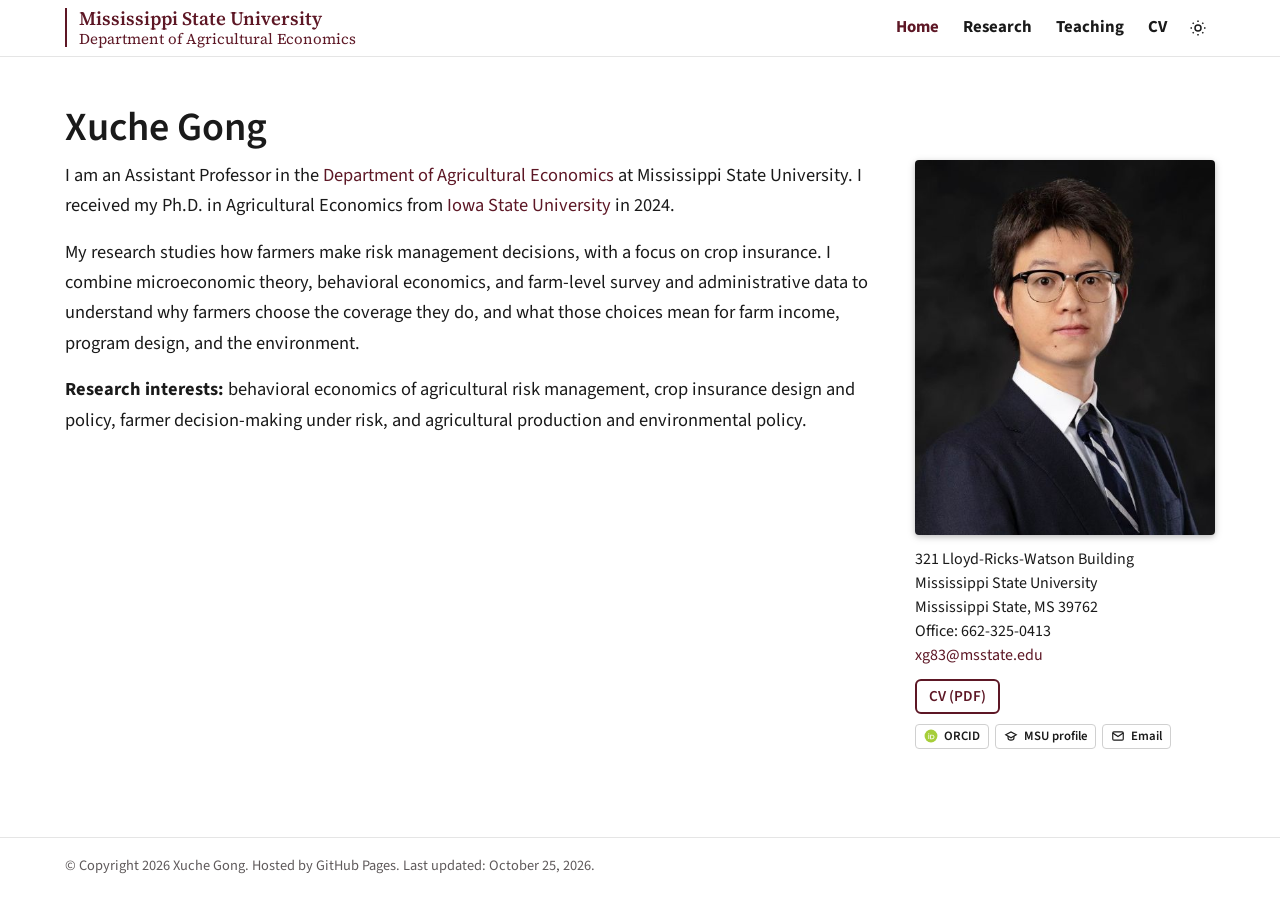
==== commit 5dae852d: "Remove Recent Projects section from home page" ====
--- a/index.html
+++ b/index.html
@@ -42,16 +42,6 @@
 <p>I am an Assistant Professor in the <a href="https://www.agecon.msstate.edu/">Department of Agricultural Economics</a> at Mississippi State University. I received my Ph.D. in Agricultural Economics from <a href="https://www.econ.iastate.edu/">Iowa State University</a> in 2024.</p>
 <p>My research studies how farmers make risk management decisions, with a focus on crop insurance. I combine microeconomic theory, behavioral economics, and farm-level survey and administrative data to understand why farmers choose the coverage they do, and what those choices mean for farm income, program design, and the environment.</p>
 <p><strong>Research interests:</strong> behavioral economics of agricultural risk management, crop insurance design and policy, farmer decision-making under risk, and agricultural production and environmental policy.</p>
-<div class="section-gap"></div>
-<h2 id="recent-projects">Recent Projects I am Working on</h2>
-<div class="projects-list"><ul>
-<li><strong>Farmers&rsquo; risk preferences.</strong> Estimating corn growers&rsquo; risk aversion, loss aversion, and probability weighting under cumulative prospect theory.</li>
-<li><strong>Crop insurance enrollment design.</strong> A randomized information experiment testing how the way insurance options are displayed at enrollment shapes coverage demand among underinsured farmers.</li>
-<li><strong>Crop insurance and irrigation.</strong> How insurance coverage and irrigation decisions interact.</li>
-<li><strong>Farmland markets.</strong> How farmland leases adjust to price and cost shocks and to government payments.</li>
-<li><strong>Premium rate setting.</strong> The accuracy of premium setting in the Federal Crop Insurance Program and how premiums vary across farms.</li>
-<li><strong>Insurance and disaster assistance.</strong> Interactions between supplemental area-based insurance (ECO/SCO) and ad hoc disaster payments.</li>
-</ul></div>
 </div>
 </article>
 </main>
